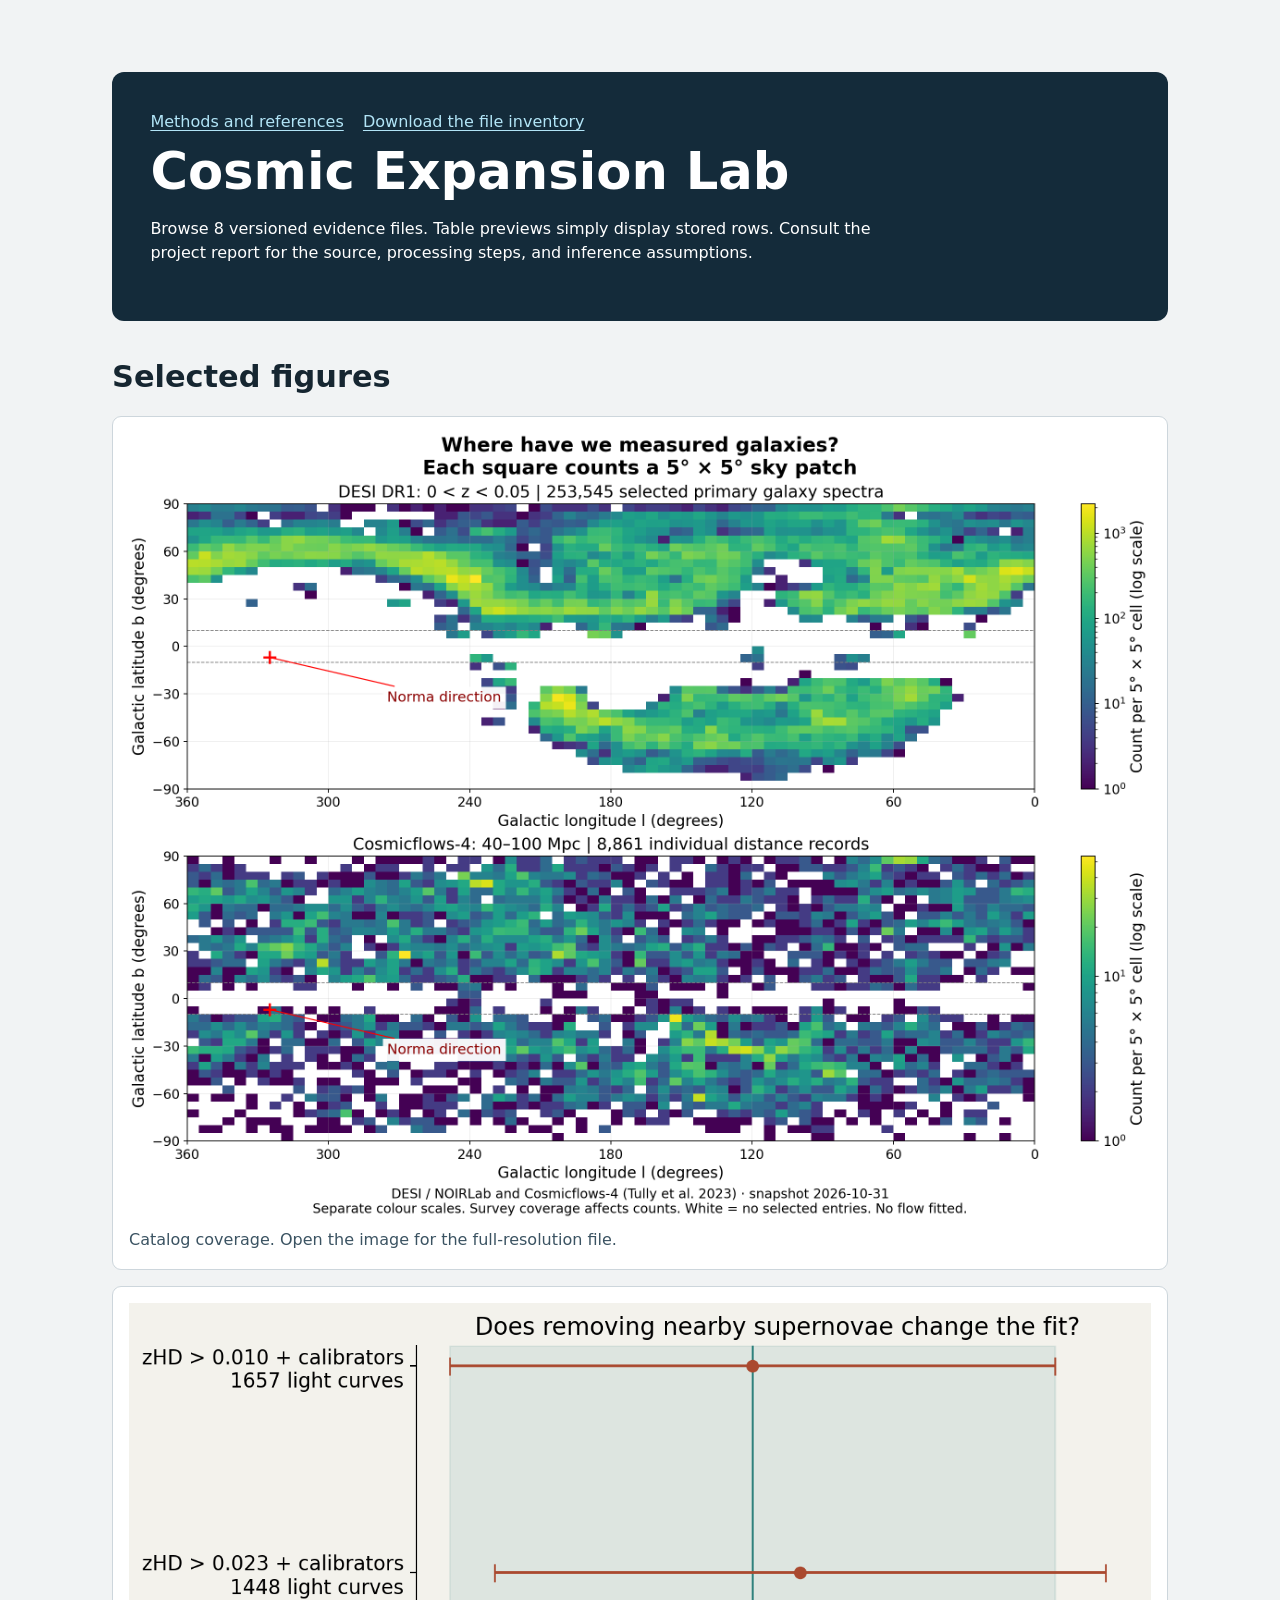
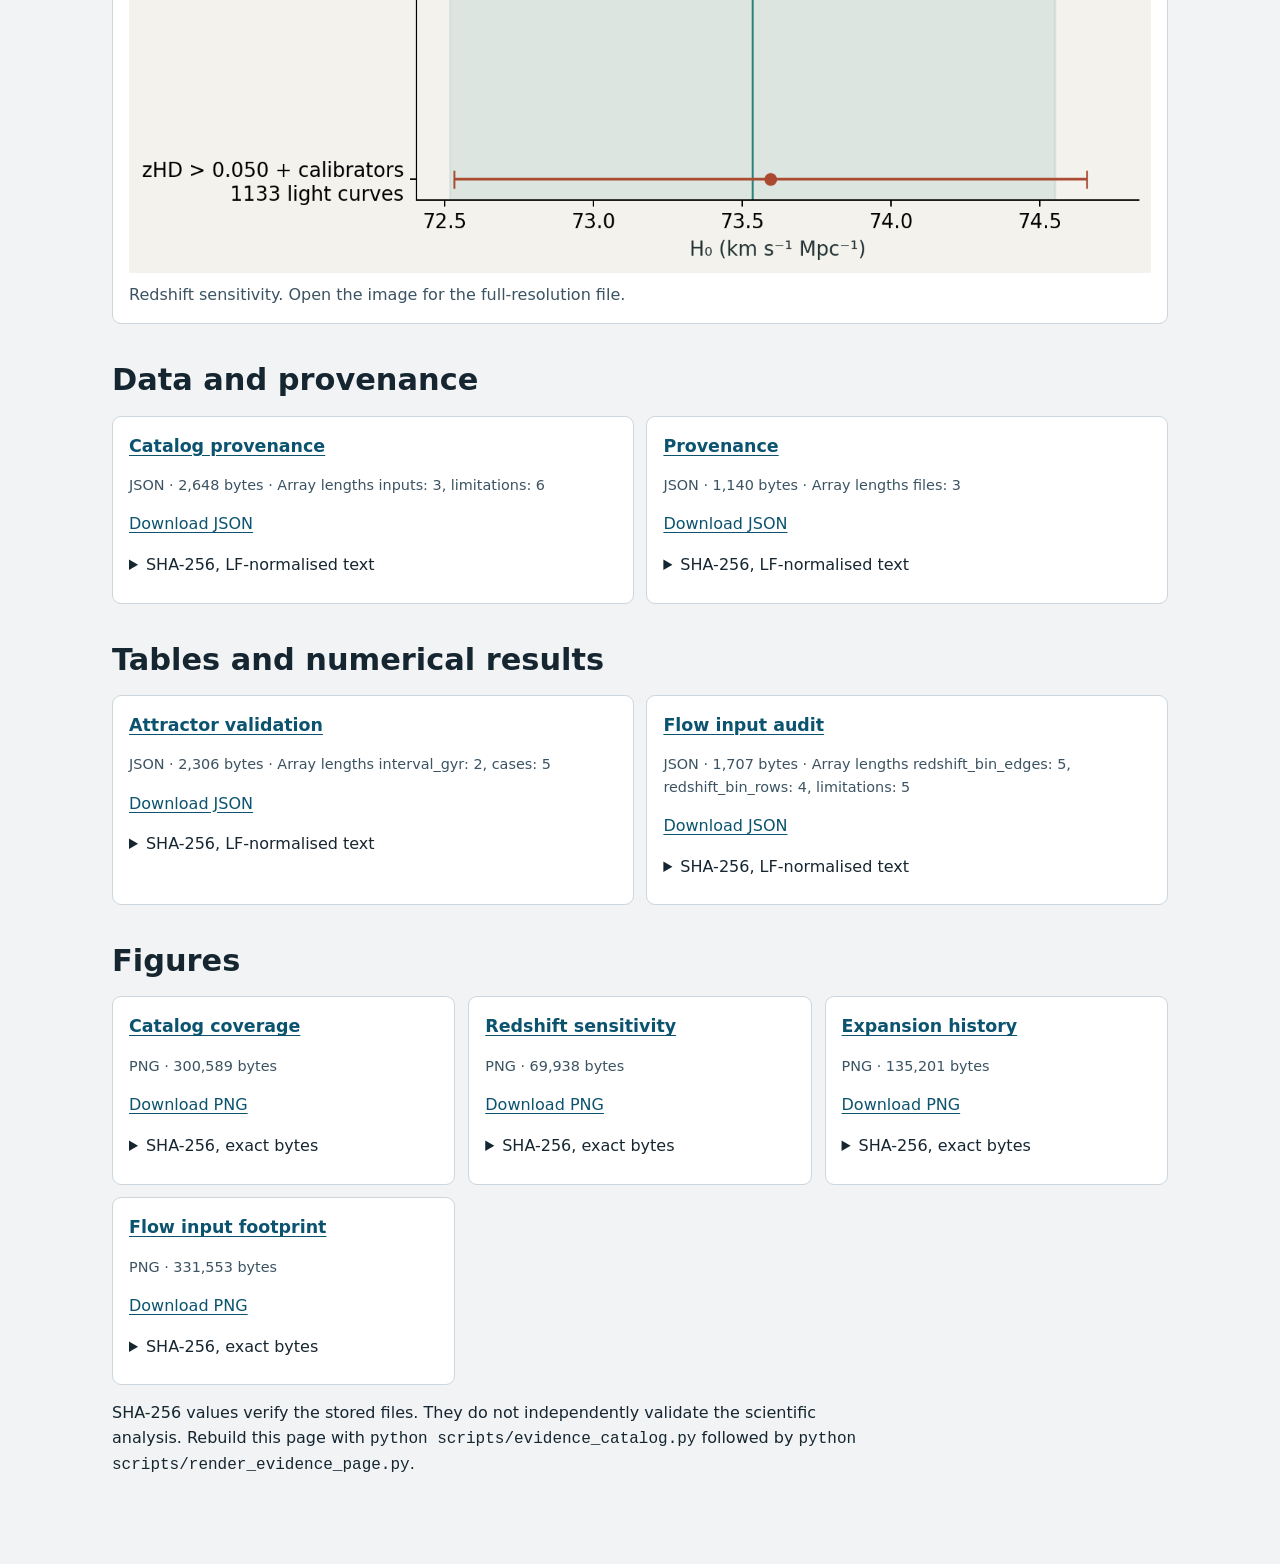
==== evidence.html @ a3f1e031 "Make the research figures and data downloadable from an evidence browser" ====
<!doctype html>
<html lang="en">
<head>
<meta charset="utf-8">
<meta name="viewport" content="width=device-width, initial-scale=1">
<title>Cosmic Expansion Lab · Research evidence</title>
<style>
:root{color-scheme:light;background:#f1f3f4;color:#162631;font:1rem/1.55 system-ui,sans-serif}
*{box-sizing:border-box}main{max-width:74rem;margin:auto;padding:clamp(1rem,5vw,4rem)}
header{background:#142b3a;color:#fff;padding:clamp(1rem,3vw,2.75rem);border-radius:12px}
h1{max-width:30ch;font-size:clamp(1.7rem,4.5vw,3.2rem);line-height:1.12;margin:.5rem 0 0}
h2{font-size:clamp(1.35rem,3vw,1.9rem);margin:2rem 0 .75rem}h3{font-size:1.09rem;margin:0}
header p,figcaption,.scope{max-width:76ch}a{color:#0b536e;text-underline-offset:.16em}
header a{color:#b2e5f7}nav{display:flex;gap:.75rem 1.2rem;flex-wrap:wrap}
.grid{display:grid;grid-template-columns:repeat(auto-fit,minmax(min(100%,17rem),1fr));gap:.8rem}
article,figure{background:#fff;border:1px solid #cdd6dc;border-radius:9px;padding:1rem;min-width:0}
figure{margin:1rem 0}img{display:block;max-width:100%;height:auto;margin:auto}
figcaption{margin-top:.6rem;color:#3b5362}.meta{color:#3b5362;font-size:.9rem}
details{margin:.55rem 0}summary{cursor:pointer}code{overflow-wrap:anywhere}
.table-scroll{overflow:auto}table{border-collapse:collapse;width:100%;font-size:.85rem}
th,td{text-align:left;vertical-align:top;padding:.4rem;border-bottom:1px solid #dce3e7}
a:focus-visible,summary:focus-visible{outline:2px solid #7b4107;outline-offset:3px}
</style>
</head>
<body>
<main>
<header>
<nav aria-label="Evidence links"><a href="https://github.com/Biswajit1999/cosmic-expansion-lab#readme">Methods and references</a><a href="evidence/manifest.json" download>Download the file inventory</a></nav>
<h1>Cosmic Expansion Lab</h1>
<p>Browse 8 versioned evidence files. Table previews simply display stored rows. Consult the project report for the source, processing steps, and inference assumptions.</p>
</header>
<section><h2>Selected figures</h2><figure><a href="results/catalog-coverage.png"><img src="results/catalog-coverage.png" loading="lazy" alt="Catalog coverage"></a><figcaption>Catalog coverage. Open the image for the full-resolution file.</figcaption></figure><figure><a href="results/redshift-sensitivity.png"><img src="results/redshift-sensitivity.png" loading="lazy" alt="Redshift sensitivity"></a><figcaption>Redshift sensitivity. Open the image for the full-resolution file.</figcaption></figure></section>
<section><h2>Data and provenance</h2><div class="grid"><article><h3><a href="data/catalog-provenance.json">Catalog provenance</a></h3><p class="meta">JSON · 2,648 bytes · Array lengths inputs: 3, limitations: 6</p><p><a href="data/catalog-provenance.json" download>Download JSON</a></p><details><summary>SHA-256, LF-normalised text</summary><code>fae408d7ea351930cf00436b7b1e2e607de5c2b7c723487c4489ff1e3b881540</code></details></article><article><h3><a href="data/provenance.json">Provenance</a></h3><p class="meta">JSON · 1,140 bytes · Array lengths files: 3</p><p><a href="data/provenance.json" download>Download JSON</a></p><details><summary>SHA-256, LF-normalised text</summary><code>379820b89326cbb2e11b85a7a60cde43e14ced9ddfb1a1975df25099c46f35ef</code></details></article></div></section><section><h2>Tables and numerical results</h2><div class="grid"><article><h3><a href="results/attractor-validation.json">Attractor validation</a></h3><p class="meta">JSON · 2,306 bytes · Array lengths interval_gyr: 2, cases: 5</p><p><a href="results/attractor-validation.json" download>Download JSON</a></p><details><summary>SHA-256, LF-normalised text</summary><code>a467b71ff558c66addb5208a69c2d053916192ad6d20370fdc70afd8a7f3d6c3</code></details></article><article><h3><a href="results/flow-input-audit.json">Flow input audit</a></h3><p class="meta">JSON · 1,707 bytes · Array lengths redshift_bin_edges: 5, redshift_bin_rows: 4, limitations: 5</p><p><a href="results/flow-input-audit.json" download>Download JSON</a></p><details><summary>SHA-256, LF-normalised text</summary><code>70bcdde7fb1edb210185a65f0209608a34f53f2975762b5594e87a43ce71e06d</code></details></article></div></section><section><h2>Figures</h2><div class="grid"><article><h3><a href="results/catalog-coverage.png">Catalog coverage</a></h3><p class="meta">PNG · 300,589 bytes</p><p><a href="results/catalog-coverage.png" download>Download PNG</a></p><details><summary>SHA-256, exact bytes</summary><code>371b43d34d35e92c3a2fff592093869bf2176f1e2b852e6011dd936dd730f115</code></details></article><article><h3><a href="results/redshift-sensitivity.png">Redshift sensitivity</a></h3><p class="meta">PNG · 69,938 bytes</p><p><a href="results/redshift-sensitivity.png" download>Download PNG</a></p><details><summary>SHA-256, exact bytes</summary><code>a68e674ef446bc86230ca45c9b9c641d45321f60bdf861faf808516a8f2f9d74</code></details></article><article><h3><a href="results/expansion-history.png">Expansion history</a></h3><p class="meta">PNG · 135,201 bytes</p><p><a href="results/expansion-history.png" download>Download PNG</a></p><details><summary>SHA-256, exact bytes</summary><code>fbb38c6e32dba224474b8fcc4b6acd4b0fe8556c52b56afaab36a97177275cc9</code></details></article><article><h3><a href="results/flow-input-footprint.png">Flow input footprint</a></h3><p class="meta">PNG · 331,553 bytes</p><p><a href="results/flow-input-footprint.png" download>Download PNG</a></p><details><summary>SHA-256, exact bytes</summary><code>3057a8c73b31b4db2da139a598d5033f8538b9ff997be9044fd5390e82a237db</code></details></article></div></section>
<p class="scope">SHA-256 values verify the stored files. They do not independently validate the scientific analysis. Rebuild this page with <code>python scripts/evidence_catalog.py</code> followed by <code>python scripts/render_evidence_page.py</code>.</p>
</main>
</body>
</html>
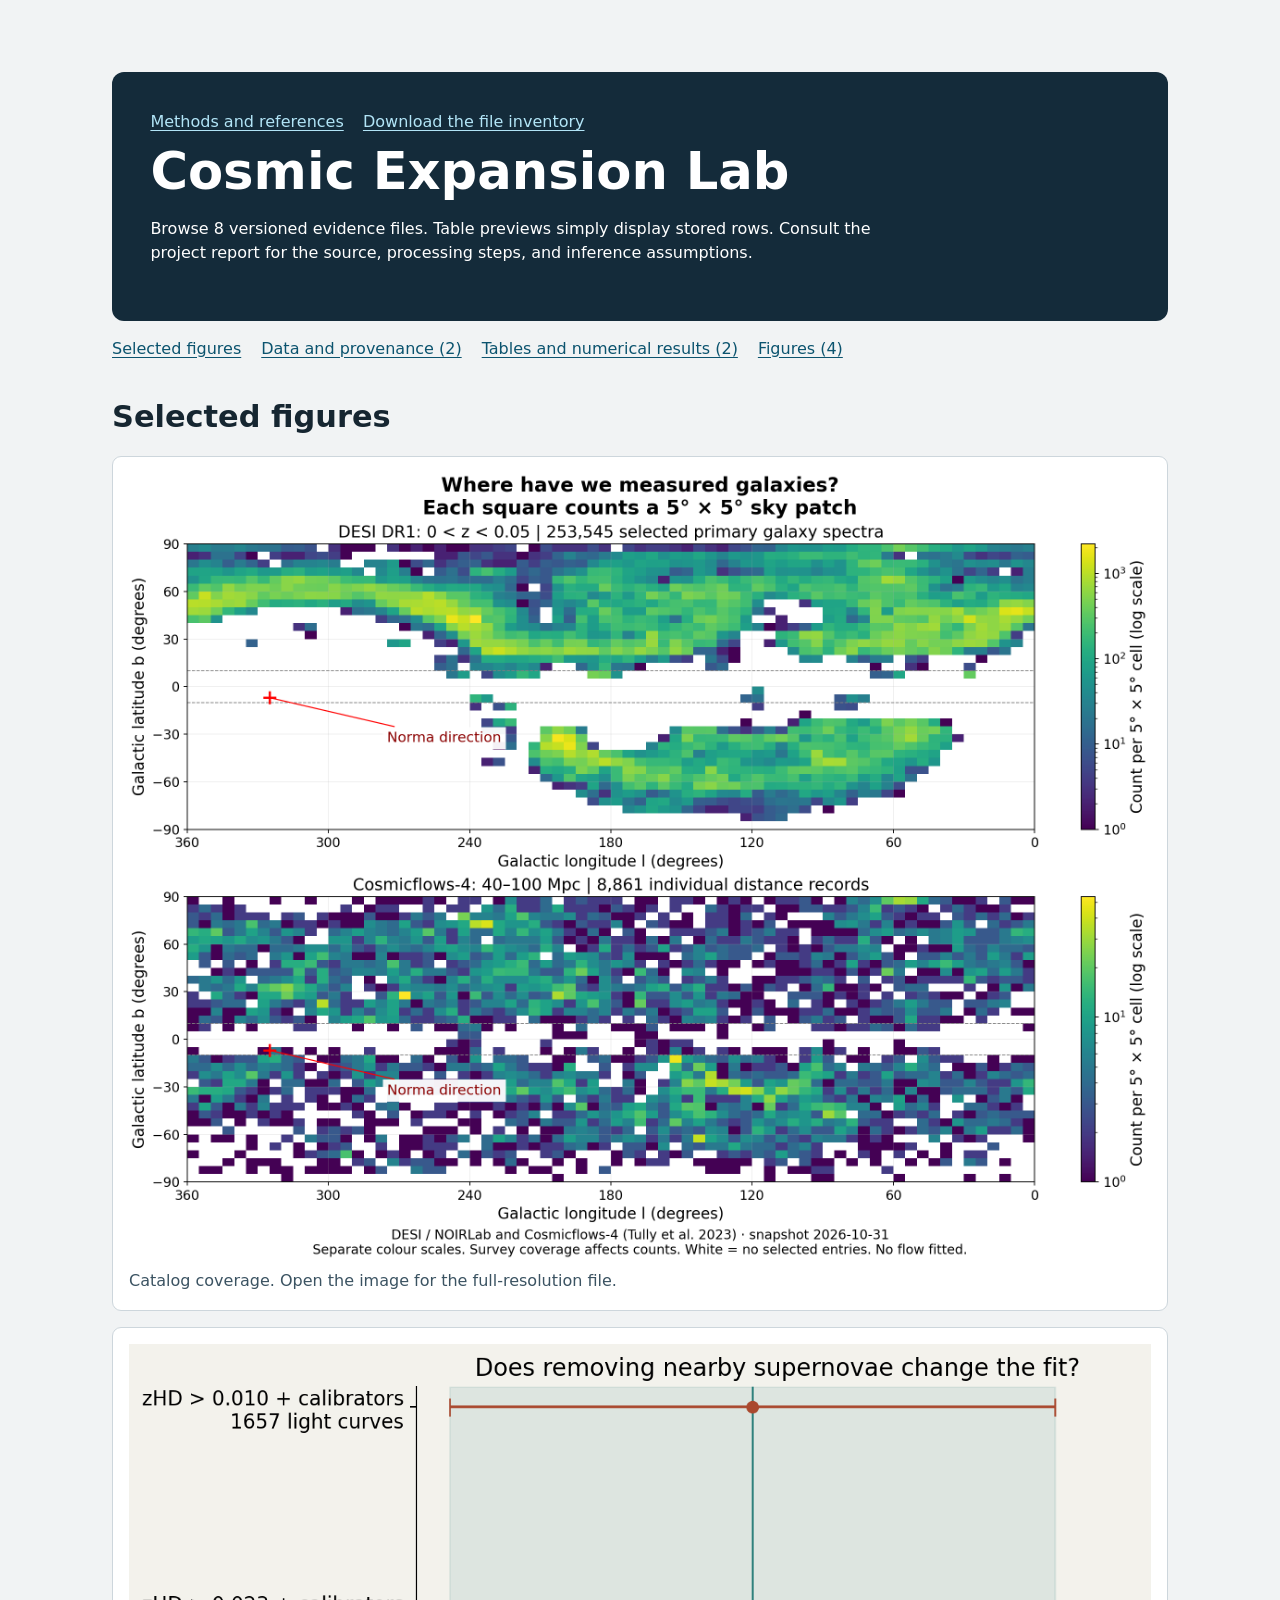
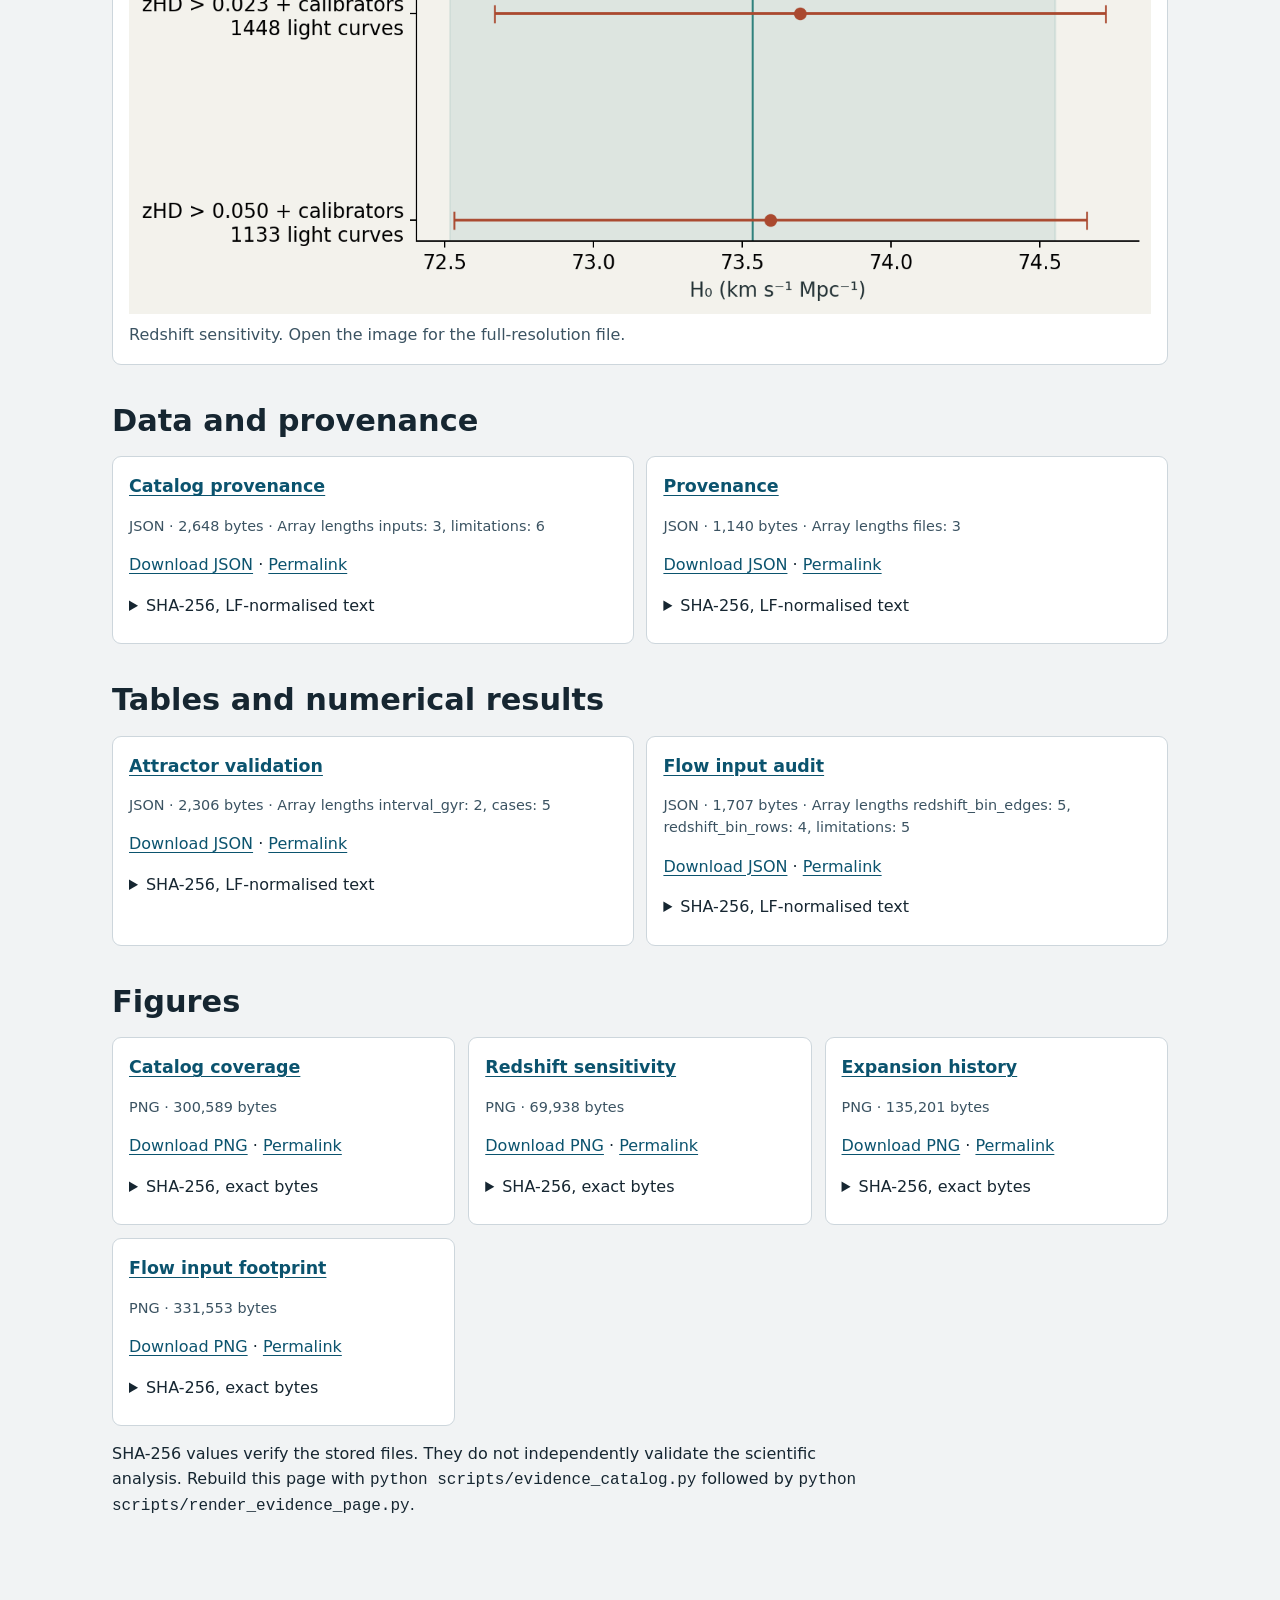
==== commit d9572f3b: "Make evidence sections and individual files directly linkable" ====
--- a/evidence.html
+++ b/evidence.html
@@ -19,18 +19,25 @@
 details{margin:.55rem 0}summary{cursor:pointer}code{overflow-wrap:anywhere}
 .table-scroll{overflow:auto}table{border-collapse:collapse;width:100%;font-size:.85rem}
 th,td{text-align:left;vertical-align:top;padding:.4rem;border-bottom:1px solid #dce3e7}
-a:focus-visible,summary:focus-visible{outline:2px solid #7b4107;outline-offset:3px}
+.index ul{display:flex;flex-wrap:wrap;gap:.5rem 1.25rem;margin:1rem 0 0;padding:0;list-style:none}
+.skip{position:absolute;top:0;left:.5rem;background:#fff;padding:.7rem;transform:translateY(-120%)}
+.skip:focus{transform:none;z-index:1}article:target{outline:3px solid #44687d;scroll-margin-top:1rem}
+.table-scroll:focus-visible,a:focus-visible,summary:focus-visible{outline:2px solid #7b4107;outline-offset:3px}
 </style>
 </head>
 <body>
+<a class="skip" href="#evidence-content">Skip to file list</a>
 <main>
 <header>
 <nav aria-label="Evidence links"><a href="https://github.com/Biswajit1999/cosmic-expansion-lab#readme">Methods and references</a><a href="evidence/manifest.json" download>Download the file inventory</a></nav>
 <h1>Cosmic Expansion Lab</h1>
 <p>Browse 8 versioned evidence files. Table previews simply display stored rows. Consult the project report for the source, processing steps, and inference assumptions.</p>
 </header>
-<section><h2>Selected figures</h2><figure><a href="results/catalog-coverage.png"><img src="results/catalog-coverage.png" loading="lazy" alt="Catalog coverage"></a><figcaption>Catalog coverage. Open the image for the full-resolution file.</figcaption></figure><figure><a href="results/redshift-sensitivity.png"><img src="results/redshift-sensitivity.png" loading="lazy" alt="Redshift sensitivity"></a><figcaption>Redshift sensitivity. Open the image for the full-resolution file.</figcaption></figure></section>
-<section><h2>Data and provenance</h2><div class="grid"><article><h3><a href="data/catalog-provenance.json">Catalog provenance</a></h3><p class="meta">JSON · 2,648 bytes · Array lengths inputs: 3, limitations: 6</p><p><a href="data/catalog-provenance.json" download>Download JSON</a></p><details><summary>SHA-256, LF-normalised text</summary><code>fae408d7ea351930cf00436b7b1e2e607de5c2b7c723487c4489ff1e3b881540</code></details></article><article><h3><a href="data/provenance.json">Provenance</a></h3><p class="meta">JSON · 1,140 bytes · Array lengths files: 3</p><p><a href="data/provenance.json" download>Download JSON</a></p><details><summary>SHA-256, LF-normalised text</summary><code>379820b89326cbb2e11b85a7a60cde43e14ced9ddfb1a1975df25099c46f35ef</code></details></article></div></section><section><h2>Tables and numerical results</h2><div class="grid"><article><h3><a href="results/attractor-validation.json">Attractor validation</a></h3><p class="meta">JSON · 2,306 bytes · Array lengths interval_gyr: 2, cases: 5</p><p><a href="results/attractor-validation.json" download>Download JSON</a></p><details><summary>SHA-256, LF-normalised text</summary><code>a467b71ff558c66addb5208a69c2d053916192ad6d20370fdc70afd8a7f3d6c3</code></details></article><article><h3><a href="results/flow-input-audit.json">Flow input audit</a></h3><p class="meta">JSON · 1,707 bytes · Array lengths redshift_bin_edges: 5, redshift_bin_rows: 4, limitations: 5</p><p><a href="results/flow-input-audit.json" download>Download JSON</a></p><details><summary>SHA-256, LF-normalised text</summary><code>70bcdde7fb1edb210185a65f0209608a34f53f2975762b5594e87a43ce71e06d</code></details></article></div></section><section><h2>Figures</h2><div class="grid"><article><h3><a href="results/catalog-coverage.png">Catalog coverage</a></h3><p class="meta">PNG · 300,589 bytes</p><p><a href="results/catalog-coverage.png" download>Download PNG</a></p><details><summary>SHA-256, exact bytes</summary><code>371b43d34d35e92c3a2fff592093869bf2176f1e2b852e6011dd936dd730f115</code></details></article><article><h3><a href="results/redshift-sensitivity.png">Redshift sensitivity</a></h3><p class="meta">PNG · 69,938 bytes</p><p><a href="results/redshift-sensitivity.png" download>Download PNG</a></p><details><summary>SHA-256, exact bytes</summary><code>a68e674ef446bc86230ca45c9b9c641d45321f60bdf861faf808516a8f2f9d74</code></details></article><article><h3><a href="results/expansion-history.png">Expansion history</a></h3><p class="meta">PNG · 135,201 bytes</p><p><a href="results/expansion-history.png" download>Download PNG</a></p><details><summary>SHA-256, exact bytes</summary><code>fbb38c6e32dba224474b8fcc4b6acd4b0fe8556c52b56afaab36a97177275cc9</code></details></article><article><h3><a href="results/flow-input-footprint.png">Flow input footprint</a></h3><p class="meta">PNG · 331,553 bytes</p><p><a href="results/flow-input-footprint.png" download>Download PNG</a></p><details><summary>SHA-256, exact bytes</summary><code>3057a8c73b31b4db2da139a598d5033f8538b9ff997be9044fd5390e82a237db</code></details></article></div></section>
+<div id="evidence-content">
+<nav aria-label="On this page" class="index"><ul><li><a href="#selected-figures">Selected figures</a></li><li><a href="#group-data-and-provenance">Data and provenance (2)</a></li><li><a href="#group-tables-and-numerical-results">Tables and numerical results (2)</a></li><li><a href="#group-figures">Figures (4)</a></li></ul></nav>
+<section id="selected-figures"><h2>Selected figures</h2><figure><a href="results/catalog-coverage.png"><img src="results/catalog-coverage.png" loading="lazy" alt="Catalog coverage"></a><figcaption>Catalog coverage. Open the image for the full-resolution file.</figcaption></figure><figure><a href="results/redshift-sensitivity.png"><img src="results/redshift-sensitivity.png" loading="lazy" alt="Redshift sensitivity"></a><figcaption>Redshift sensitivity. Open the image for the full-resolution file.</figcaption></figure></section>
+<section id="group-data-and-provenance"><h2>Data and provenance</h2><div class="grid"><article id="file-6f06ad4076602aba"><h3><a href="data/catalog-provenance.json">Catalog provenance</a></h3><p class="meta">JSON · 2,648 bytes · Array lengths inputs: 3, limitations: 6</p><p><a href="data/catalog-provenance.json" download>Download JSON</a> · <a href="#file-6f06ad4076602aba" aria-label="Link to Catalog provenance">Permalink</a></p><details><summary>SHA-256, LF-normalised text</summary><code>fae408d7ea351930cf00436b7b1e2e607de5c2b7c723487c4489ff1e3b881540</code></details></article><article id="file-d9ede351c5acbe96"><h3><a href="data/provenance.json">Provenance</a></h3><p class="meta">JSON · 1,140 bytes · Array lengths files: 3</p><p><a href="data/provenance.json" download>Download JSON</a> · <a href="#file-d9ede351c5acbe96" aria-label="Link to Provenance">Permalink</a></p><details><summary>SHA-256, LF-normalised text</summary><code>379820b89326cbb2e11b85a7a60cde43e14ced9ddfb1a1975df25099c46f35ef</code></details></article></div></section><section id="group-tables-and-numerical-results"><h2>Tables and numerical results</h2><div class="grid"><article id="file-2436d552670662c9"><h3><a href="results/attractor-validation.json">Attractor validation</a></h3><p class="meta">JSON · 2,306 bytes · Array lengths interval_gyr: 2, cases: 5</p><p><a href="results/attractor-validation.json" download>Download JSON</a> · <a href="#file-2436d552670662c9" aria-label="Link to Attractor validation">Permalink</a></p><details><summary>SHA-256, LF-normalised text</summary><code>a467b71ff558c66addb5208a69c2d053916192ad6d20370fdc70afd8a7f3d6c3</code></details></article><article id="file-8c9927b531b04d1d"><h3><a href="results/flow-input-audit.json">Flow input audit</a></h3><p class="meta">JSON · 1,707 bytes · Array lengths redshift_bin_edges: 5, redshift_bin_rows: 4, limitations: 5</p><p><a href="results/flow-input-audit.json" download>Download JSON</a> · <a href="#file-8c9927b531b04d1d" aria-label="Link to Flow input audit">Permalink</a></p><details><summary>SHA-256, LF-normalised text</summary><code>70bcdde7fb1edb210185a65f0209608a34f53f2975762b5594e87a43ce71e06d</code></details></article></div></section><section id="group-figures"><h2>Figures</h2><div class="grid"><article id="file-f173ff0275022f46"><h3><a href="results/catalog-coverage.png">Catalog coverage</a></h3><p class="meta">PNG · 300,589 bytes</p><p><a href="results/catalog-coverage.png" download>Download PNG</a> · <a href="#file-f173ff0275022f46" aria-label="Link to Catalog coverage">Permalink</a></p><details><summary>SHA-256, exact bytes</summary><code>371b43d34d35e92c3a2fff592093869bf2176f1e2b852e6011dd936dd730f115</code></details></article><article id="file-9151276e4d14bf75"><h3><a href="results/redshift-sensitivity.png">Redshift sensitivity</a></h3><p class="meta">PNG · 69,938 bytes</p><p><a href="results/redshift-sensitivity.png" download>Download PNG</a> · <a href="#file-9151276e4d14bf75" aria-label="Link to Redshift sensitivity">Permalink</a></p><details><summary>SHA-256, exact bytes</summary><code>a68e674ef446bc86230ca45c9b9c641d45321f60bdf861faf808516a8f2f9d74</code></details></article><article id="file-5db90ced5631293c"><h3><a href="results/expansion-history.png">Expansion history</a></h3><p class="meta">PNG · 135,201 bytes</p><p><a href="results/expansion-history.png" download>Download PNG</a> · <a href="#file-5db90ced5631293c" aria-label="Link to Expansion history">Permalink</a></p><details><summary>SHA-256, exact bytes</summary><code>fbb38c6e32dba224474b8fcc4b6acd4b0fe8556c52b56afaab36a97177275cc9</code></details></article><article id="file-b3b351bb4f940bbb"><h3><a href="results/flow-input-footprint.png">Flow input footprint</a></h3><p class="meta">PNG · 331,553 bytes</p><p><a href="results/flow-input-footprint.png" download>Download PNG</a> · <a href="#file-b3b351bb4f940bbb" aria-label="Link to Flow input footprint">Permalink</a></p><details><summary>SHA-256, exact bytes</summary><code>3057a8c73b31b4db2da139a598d5033f8538b9ff997be9044fd5390e82a237db</code></details></article></div></section>
+</div>
 <p class="scope">SHA-256 values verify the stored files. They do not independently validate the scientific analysis. Rebuild this page with <code>python scripts/evidence_catalog.py</code> followed by <code>python scripts/render_evidence_page.py</code>.</p>
 </main>
 </body>
